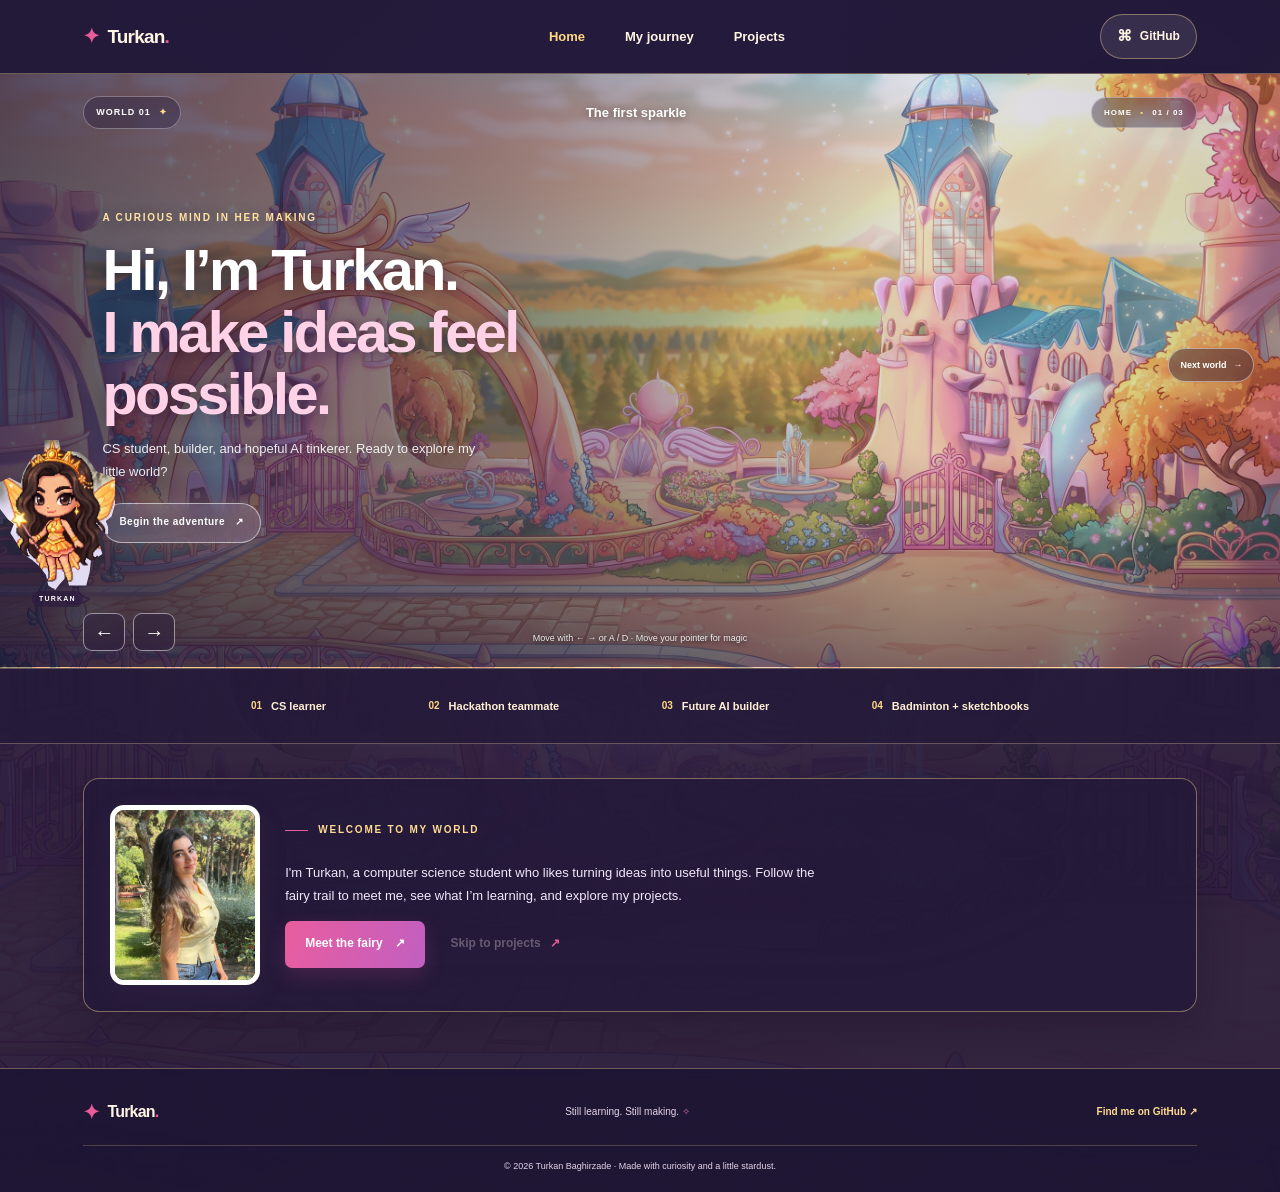
==== index.html @ 83464d4b "add" ====
<!doctype html>
<html lang="en">
  <head>
    <meta charset="utf-8">
    <meta name="viewport" content="width=device-width, initial-scale=1">
    <meta name="theme-color" content="#fff8fc">
    <meta name="description" content="Turkan Baghirzade's portfolio: computer science, creative projects, and a little stardust.">
    <title>Turkan Baghirzade | Starlight Portfolio</title>
    <link rel="icon" href="assets/fairy-avatar.svg" type="image/svg+xml">
    <link rel="stylesheet" href="styles.css?v=7">
    <script src="script.js" defer></script>
    <script src="game.js?v=5" defer></script>
  </head>
  <body data-stage="home" data-next="about.html">
    <a class="skip-link" href="#main">Skip to content</a>
    <header class="site-header">
      <a class="wordmark" href="index.html" aria-label="Turkan Baghirzade, home">
        <span class="wordmark-star" aria-hidden="true">✦</span>
        <span>Turkan<span class="wordmark-dot">.</span></span>
      </a>
      <nav class="site-nav" aria-label="Main navigation">
        <a href="index.html" aria-current="page">Home</a>
        <a href="about.html">My journey</a>
        <a href="projects.html">Projects</a>
      </nav>
      <a class="github-link" href="https://github.com/TurkanBaghirzade/TurkanBaghirzade.github.io" target="_blank" rel="noopener noreferrer">
        <span aria-hidden="true">⌘</span> GitHub
      </a>
    </header>

    <main id="main">
      <section class="game-stage" aria-labelledby="stage-title">
        <div class="game-hud">
          <span class="world-badge">WORLD 01 <span aria-hidden="true">✦</span></span>
          <span class="hud-title">The first sparkle</span>
          <span class="hud-progress">HOME <span aria-hidden="true">•</span> 01 / 03</span>
        </div>
        <div class="stage-copy">
          <p class="stage-kicker">A curious mind in her making</p>
          <h1 id="stage-title">Hi, I’m Turkan.<br><span>I make ideas feel possible.</span></h1>
          <p>CS student, builder, and hopeful AI tinkerer. Ready to explore my little world?</p>
          <a class="stage-link" href="about.html" data-game-link>Begin the adventure <span aria-hidden="true">↗</span></a>
        </div>
        <div class="fairy-player" data-player role="img" aria-label="Turkan’s sparkly fairy character from her concept art">
          <img src="assets/turkan-fairy.png" alt="">
          <span class="player-name">TURKAN</span>
        </div>
        <div class="stage-controls" aria-label="Fairy movement controls">
          <button type="button" class="move-button" data-move="left" aria-label="Move fairy left">←</button>
          <button type="button" class="move-button" data-move="right" aria-label="Move fairy right">→</button>
        </div>
        <p class="controls-hint" id="controls-hint">Move with ← → or A / D · Move your pointer for magic</p>
        <a class="edge-hint" href="about.html" data-game-link>Next world <span aria-hidden="true">→</span></a>
        <p class="stage-live" aria-live="polite"></p>
      </section>

      <section class="intro-strip" aria-label="At a glance">
        <div><span class="strip-number">01</span><span>CS learner</span></div>
        <div><span class="strip-number">02</span><span>Hackathon teammate</span></div>
        <div><span class="strip-number">03</span><span>Future AI builder</span></div>
        <div><span class="strip-number">04</span><span>Badminton + sketchbooks</span></div>
      </section>
      <section class="home-welcome section-wrap" aria-label="Portfolio introduction">
        <div class="home-identity">
          <img src="picture/Turkan.jpeg" alt="Turkan outdoors, wearing a yellow top">
          <div>
            <p class="eyebrow"><span class="eyebrow-line"></span> Welcome to my world</p>
            <p>I'm Turkan, a computer science student who likes turning ideas into useful things. Follow the fairy trail to meet me, see what I’m learning, and explore my projects.</p>
            <div class="hero-actions">
              <a class="button button-primary" href="about.html">Meet the fairy <span aria-hidden="true">↗</span></a>
              <a class="text-link" href="projects.html">Skip to projects <span aria-hidden="true">↗</span></a>
            </div>
          </div>
        </div>
      </section>
    </main>

    <footer class="site-footer">
      <div class="footer-inner">
        <a class="wordmark footer-mark" href="index.html"><span class="wordmark-star" aria-hidden="true">✦</span><span>Turkan<span class="wordmark-dot">.</span></span></a>
        <p>Still learning. Still making. <span aria-hidden="true">✧</span></p>
        <a class="footer-github" href="https://github.com/TurkanBaghirzade/TurkanBaghirzade.github.io" target="_blank" rel="noopener noreferrer">Find me on GitHub ↗</a>
      </div>
      <p class="copyright">© <span id="current-year">2026</span> Turkan Baghirzade · Made with curiosity and a little stardust.</p>
    </footer>
  </body>
</html>
---- styles.css ----
:root {
  color-scheme: light;
  --ink: #292039;
  --muted: #746b81;
  --pink: #e85c9b;
  --pink-dark: #bd4383;
  --lilac: #8970d9;
  --peach: #ffb99f;
  --paper: #fffafd;
  --line: #f0e5f0;
  --display: 'Trebuchet MS', Arial, sans-serif;
  --body: 'Segoe UI', Arial, sans-serif;
}

* { box-sizing: border-box; }
html { scroll-behavior: smooth; scroll-padding-top: 88px; }
body { margin: 0; background: var(--paper); color: var(--ink); font-family: var(--body); font-size: 15px; line-height: 1.65; }
a { color: inherit; }
button { font: inherit; }
.skip-link { position: fixed; z-index: 20; top: 10px; left: 10px; transform: translateY(-150%); padding: 10px 14px; border-radius: 8px; background: var(--ink); color: white; }
.skip-link:focus { transform: translateY(0); }
.site-header { position: sticky; z-index: 10; top: 0; display: flex; height: 74px; align-items: center; justify-content: space-between; padding: 0 max(calc((100vw - 1180px) / 2), 6.5vw); border-bottom: 1px solid rgba(240, 229, 240, .82); background: rgba(255, 250, 253, .91); backdrop-filter: blur(16px); }
.wordmark { display: inline-flex; align-items: center; gap: 8px; color: var(--ink); font-family: var(--display); font-size: 19px; font-weight: 800; letter-spacing: -.8px; text-decoration: none; }
.wordmark-star { color: var(--pink); font-size: 20px; }
.wordmark-dot { color: var(--pink); }
.site-nav { display: flex; gap: 40px; margin-left: 65px; }
.site-nav a { color: #61576d; font-size: 13px; font-weight: 600; text-decoration: none; transition: color .2s ease; }
.site-nav a:hover, .site-nav a:focus-visible { color: var(--pink-dark); }
.site-nav a[aria-current="page"] { color: var(--pink-dark); }
.github-link { display: flex; align-items: center; gap: 8px; padding: 9px 16px; border: 1px solid #e8dce9; border-radius: 30px; background: #fff; color: var(--ink); font-size: 12px; font-weight: 700; text-decoration: none; transition: border-color .2s ease, transform .2s ease; }
.github-link:hover { transform: translateY(-2px); border-color: var(--pink); }
.github-link span { font-size: 15px; }
.section-wrap { width: min(1120px, 87%); margin: 0 auto; }
.hero { position: relative; display: grid; min-height: 644px; grid-template-columns: 1.02fr .98fr; align-items: center; gap: 26px; padding-top: 34px; padding-bottom: 78px; }
.hero-copy { position: relative; z-index: 1; padding-bottom: 18px; }
.eyebrow { display: flex; align-items: center; gap: 10px; margin: 0 0 22px; color: #a64b82; font-size: 10px; font-weight: 700; letter-spacing: 1.8px; text-transform: uppercase; }
.eyebrow-line { display: inline-block; width: 23px; height: 1px; background: var(--pink); }
h1, h2, h3, p { margin-top: 0; }
h1, h2, h3 { font-family: var(--display); }
h1 { margin-bottom: 22px; font-size: clamp(44px, 5.2vw, 68px); font-weight: 800; letter-spacing: -3.8px; line-height: 1.1; }
.page-title { margin-bottom: 16px; }
.gradient-text { background: linear-gradient(95deg, #dc5997 10%, #9a6bd6 92%); background-clip: text; -webkit-text-fill-color: transparent; }
.hero-intro { max-width: 430px; margin-bottom: 28px; color: #716779; font-size: 15px; line-height: 1.9; }
.hero-actions { display: flex; align-items: center; gap: 26px; }
.button { display: inline-flex; min-height: 47px; align-items: center; justify-content: center; gap: 12px; padding: 0 20px; border-radius: 7px; font-size: 12px; font-weight: 700; text-decoration: none; transition: transform .2s ease, box-shadow .2s ease; }
.button-primary { background: linear-gradient(110deg, #e95d9e, #c15fc1); box-shadow: 0 8px 20px rgba(211, 81, 151, .2); color: white; }
.button-primary:hover { transform: translateY(-2px); box-shadow: 0 10px 24px rgba(211, 81, 151, .3); }
.text-link { color: #675a71; font-size: 12px; font-weight: 700; text-decoration: none; }
.text-link span { margin-left: 6px; color: var(--pink); }
.hero-note { display: flex; align-items: center; gap: 9px; margin-top: 36px; color: #887b8d; font-size: 11px; }
.note-icon { color: #d26aad; font-size: 20px; }
.hero-art { position: relative; display: grid; min-height: 480px; place-items: center; overflow: hidden; }
.portrait-frame { position: relative; z-index: 1; width: min(340px, 75%); padding: 11px 11px 0; overflow: hidden; border: 1px solid #f1deed; border-radius: 48% 48% 28px 28px; background: linear-gradient(155deg, #f8e9f8, #fff1e9 74%); box-shadow: 0 25px 65px rgba(160, 104, 151, .13); transform: rotate(2deg); }
.portrait-frame img { display: block; width: 100%; aspect-ratio: 1 / 1.12; object-fit: cover; border-radius: 48% 48% 18px 18px; }
.portrait-caption { position: absolute; right: 0; bottom: 0; left: 0; display: flex; align-items: center; justify-content: center; gap: 8px; padding: 12px 5px 13px; background: rgba(255, 250, 253, .92); color: #716779; font-size: 9px; font-weight: 600; letter-spacing: .2px; }
.status-dot { width: 6px; height: 6px; border-radius: 50%; background: #85bd8b; box-shadow: 0 0 0 3px #e6f4e7; }
.orbit { position: absolute; border: 1px solid rgba(216, 145, 197, .37); border-radius: 50%; }
.orbit-one { width: 430px; height: 285px; transform: rotate(-35deg); }
.orbit-two { width: 390px; height: 320px; border-color: rgba(244, 181, 155, .42); transform: rotate(42deg); }
.sparkle { position: absolute; z-index: 2; color: var(--pink); text-shadow: 0 4px 14px rgba(226, 96, 163, .25); }
.sparkle-one { top: 47px; right: 18%; font-size: 25px; }
.sparkle-two { top: 110px; left: 11%; color: #b393e8; font-size: 32px; }
.sparkle-three { right: 10%; bottom: 98px; color: #f1a278; font-size: 22px; }
.floating-chip { position: absolute; z-index: 3; display: flex; align-items: center; gap: 7px; padding: 10px 13px; border: 1px solid rgba(241, 220, 237, .9); border-radius: 9px; background: rgba(255, 255, 255, .91); box-shadow: 0 9px 30px rgba(96, 68, 96, .08); color: #61576d; font-size: 10px; font-weight: 700; }
.floating-chip span { color: var(--pink); font-size: 16px; }
.chip-code { top: 22%; right: 1%; transform: rotate(4deg); }
.chip-magic { bottom: 17%; left: 1%; transform: rotate(-4deg); }
.scroll-cue { position: absolute; bottom: 20px; left: 0; display: flex; align-items: center; gap: 10px; color: #94899a; font-size: 8px; font-weight: 700; letter-spacing: 1.5px; text-decoration: none; }
.scroll-cue span { width: 23px; height: 1px; background: #d8a2c6; }
.game-stage { position: relative; height: clamp(480px, 58vw, 680px); min-height: 480px; overflow: hidden; isolation: isolate; background-color: #32274e; background-image: linear-gradient(90deg, rgba(27, 21, 54, .74) 0%, rgba(35, 25, 62, .48) 39%, rgba(35, 25, 62, .12) 72%, rgba(35, 25, 62, .2) 100%), linear-gradient(0deg, rgba(30, 21, 51, .5), transparent 36%), var(--stage-image); background-position: center; background-size: cover; background-repeat: no-repeat; color: #fff; animation: stage-arrive .45s ease-out both; }
@keyframes stage-arrive { from { opacity: .35; } to { opacity: 1; } }
.game-hud { position: absolute; z-index: 7; top: 22px; right: 6.5%; left: 6.5%; display: flex; align-items: center; justify-content: space-between; gap: 12px; }
.world-badge, .hud-progress { padding: 8px 12px; border: 1px solid rgba(255,255,255,.32); border-radius: 30px; background: rgba(36, 24, 58, .38); color: #fff; font-size: 9px; font-weight: 800; letter-spacing: 1px; backdrop-filter: blur(7px); }
.world-badge span { margin-left: 5px; color: #ffda83; }
.hud-title { color: #fff; font-family: var(--display); font-size: 13px; font-weight: 700; text-shadow: 0 2px 9px rgba(0,0,0,.4); }
.hud-progress { font-size: 8px; }
.hud-progress span { padding: 0 5px; color: #ffda83; }
.stage-copy { position: absolute; z-index: 5; top: 23%; left: 8%; width: min(440px, 42%); text-shadow: 0 2px 16px rgba(18, 12, 42, .42); }
.stage-kicker { margin-bottom: 12px; color: #ffe2a2; font-size: 10px; font-weight: 800; letter-spacing: 1.8px; text-transform: uppercase; }
.stage-copy h1 { margin-bottom: 13px; color: #fff; font-size: clamp(36px, 4.5vw, 58px); letter-spacing: -2.5px; line-height: 1.08; }
.stage-copy h1 span { color: #ffd2e8; }
.stage-copy > p:not(.stage-kicker) { max-width: 390px; margin-bottom: 20px; color: rgba(255,255,255,.9); font-size: 13px; line-height: 1.7; }
.stage-link, .portal-label { display: inline-flex; min-height: 40px; align-items: center; gap: 10px; padding: 0 16px; border: 1px solid rgba(255,255,255,.54); border-radius: 30px; background: rgba(255,255,255,.17); box-shadow: 0 0 24px rgba(255,218,131,.2); color: #fff; font-size: 10px; font-weight: 800; letter-spacing: .5px; text-decoration: none; backdrop-filter: blur(8px); transition: background .2s ease, box-shadow .2s ease, transform .2s ease; }
.stage-link:hover, .stage-link:focus-visible, .portal-door:hover .portal-label, .portal-door:focus-visible .portal-label { transform: translateY(-2px); background: rgba(255,255,255,.3); box-shadow: 0 0 32px rgba(255,218,131,.5); }
.fairy-player { position: absolute; z-index: 6; bottom: 60px; left: 0; display: grid; width: 98px; justify-items: center; will-change: transform; filter: drop-shadow(0 7px 8px rgba(35, 22, 46, .32)); transition: filter .2s ease; }
.fairy-player img { display: block; width: 115px; height: 150px; object-fit: fill; clip-path: polygon(39% 0, 51% 0, 53% 7%, 69% 8%, 77% 13%, 84% 21%, 100% 25%, 100% 43%, 97% 51%, 92% 54%, 94% 58%, 94% 63%, 86% 60%, 85% 65%, 89% 76%, 79% 81%, 78% 88%, 75% 97%, 60% 97%, 58% 91%, 52% 96%, 48% 100%, 42% 97%, 40% 90%, 34% 84%, 28% 80%, 20% 76%, 14% 68%, 9% 62%, 12% 56%, 7% 53%, 0 46%, 0 28%, 8% 25%, 18% 29%, 20% 22%, 25% 15%, 30% 10%, 38% 9%); animation: fairy-float 1.8s ease-in-out infinite; }
.fairy-player.is-moving img { animation-duration: .65s; }
.fairy-player.faces-left img { animation-name: fairy-float-left; }
.player-name { margin-top: 1px; padding: 2px 7px; border-radius: 20px; background: rgba(45, 28, 63, .67); color: #fff; font-size: 7px; font-weight: 800; letter-spacing: 1.2px; }
@keyframes fairy-float { 0%,100% { transform: translateY(0) rotate(-2deg); } 50% { transform: translateY(-6px) rotate(2deg); } }
@keyframes fairy-float-left { 0%,100% { transform: translateY(0) rotate(-2deg) scaleX(-1); } 50% { transform: translateY(-6px) rotate(2deg) scaleX(-1); } }
.stage-controls { position: absolute; z-index: 8; bottom: 16px; left: 6.5%; display: flex; gap: 8px; }
.move-button { display: grid; width: 42px; height: 38px; place-items: center; border: 1px solid rgba(255,255,255,.5); border-radius: 9px; background: rgba(40, 27, 58, .45); color: #fff; cursor: pointer; font-size: 20px; font-weight: 700; backdrop-filter: blur(8px); touch-action: none; }
.move-button:hover, .move-button:focus-visible, .move-button.is-active { background: rgba(224, 96, 163, .76); }
.controls-hint { position: absolute; z-index: 7; right: 19%; bottom: 21px; left: 19%; margin: 0; color: rgba(255,255,255,.9); font-size: 9px; text-align: center; text-shadow: 0 1px 5px rgba(0,0,0,.7); }
.edge-hint { position: absolute; z-index: 7; right: 2%; bottom: 48%; display: flex; align-items: center; gap: 7px; padding: 9px 11px; border: 1px solid rgba(255,255,255,.45); border-radius: 22px; background: rgba(35, 24, 56, .42); color: #fff; font-size: 9px; font-weight: 700; text-decoration: none; backdrop-filter: blur(8px); }
.edge-hint:hover { background: rgba(214, 88, 158, .78); }
.stage-live { position: absolute; width: 1px; height: 1px; overflow: hidden; clip: rect(0, 0, 0, 0); white-space: nowrap; }
.magic-trail { position: fixed; z-index: 40; pointer-events: none; color: #fff1ad; text-shadow: 0 0 12px #fff, 0 0 22px #ff9fdf; animation: magic-pop .72s ease-out forwards; }
@keyframes magic-pop { from { opacity: .95; transform: translate(-50%,-50%) scale(.6) rotate(0); } to { opacity: 0; transform: translate(-50%,-150%) scale(1.7) rotate(90deg); } }
.portal-door { position: absolute; z-index: 5; top: 51%; left: 51%; display: grid; width: clamp(100px, 15vw, 190px); height: clamp(150px, 26vw, 300px); place-items: end center; border-radius: 50% 50% 8px 8px; color: white; text-decoration: none; transform: translate(-50%, -50%); }
.portal-ring { position: absolute; inset: 0; border: 2px solid rgba(255, 227, 156, .6); border-bottom: 0; border-radius: 50% 50% 0 0; box-shadow: 0 0 28px rgba(254, 209, 255, .46), inset 0 0 26px rgba(255, 244, 202, .32); opacity: .55; transition: opacity .25s ease, box-shadow .25s ease, transform .5s ease; }
.portal-label { position: relative; z-index: 1; margin-bottom: 12px; padding: 0 11px; font-size: 8px; white-space: nowrap; }
.portal-door:hover .portal-ring, .portal-door:focus-visible .portal-ring, .portal-door.is-opening .portal-ring { transform: scale(1.09); border-color: #fff5bf; box-shadow: 0 0 55px 18px rgba(255, 231, 167, .75), inset 0 0 36px rgba(255,255,255,.8); opacity: 1; }
.stage-transition { position: fixed; z-index: 30; inset: 0; background: #211732; opacity: 0; pointer-events: none; transition: opacity .42s ease; }
.stage-transition.is-active { opacity: 1; pointer-events: auto; }
.game-stage.is-leaving { filter: brightness(1.15); }
.identity-images { display: flex; align-items: center; gap: 7px; }
.real-portrait, .fairy-reference { position: relative; width: 82px; height: 108px; overflow: hidden; flex: 0 0 82px; border: 3px solid #fff; border-radius: 11px; background: #f9eaf4; box-shadow: 0 6px 18px rgba(107, 67, 99, .15); }
.real-portrait img { position: absolute; inset: 0; width: 100%; height: 100%; object-fit: cover; object-position: center; }
.fairy-reference { object-fit: cover; object-position: 18% center; }
.about-photo-card { grid-template-columns: 170px 1fr; align-items: center; }
.home-welcome { padding-top: 54px; padding-bottom: 62px; }
.home-identity { display: grid; max-width: 760px; grid-template-columns: 150px 1fr; align-items: center; gap: 25px; }
.home-identity > img { display: block; width: 150px; height: 180px; border: 5px solid white; border-radius: 14px; object-fit: cover; box-shadow: 0 9px 28px rgba(104, 70, 111, .12); }
.home-identity > div > p:not(.eyebrow) { max-width: 540px; color: var(--muted); font-size: 13px; line-height: 1.8; }
.page-section { padding-top: 78px; }
.page-projects { padding-top: 72px; }
.intro-strip { display: flex; min-height: 76px; align-items: center; justify-content: center; gap: clamp(25px, 8vw, 120px); padding: 12px 5%; border-top: 1px solid #f4e9f1; border-bottom: 1px solid #f4e9f1; background: #fff; }
.intro-strip div { display: flex; align-items: center; gap: 9px; color: #62586a; font-size: 11px; font-weight: 600; white-space: nowrap; }
.strip-number { color: #d567a1; font-family: var(--display); font-size: 10px; font-weight: 800; }
.journey { padding-top: 106px; padding-bottom: 108px; }
.section-heading { max-width: 570px; margin-bottom: 40px; }
.section-heading .eyebrow, .projects-heading .eyebrow { margin-bottom: 16px; }
h2 { margin-bottom: 16px; font-size: clamp(34px, 4vw, 48px); font-weight: 800; letter-spacing: -2.2px; line-height: 1.19; }
.section-lead { max-width: 470px; margin-bottom: 0; color: var(--muted); font-size: 13px; line-height: 1.8; }
.journey-layout { display: grid; grid-template-columns: 1fr 340px; align-items: start; gap: 68px; }
.journey-story { display: grid; gap: 15px; }
.story-card { display: grid; grid-template-columns: 42px 1fr; gap: 16px; padding: 24px 23px; border: 1px solid #f0e5ef; border-radius: 11px; background: #fff; box-shadow: 0 7px 24px rgba(78, 51, 76, .025); }
.story-icon { display: grid; width: 40px; height: 40px; place-items: center; border-radius: 12px; background: #ffeff7; color: #d95799; font-size: 20px; }
.story-icon-peach { background: #fff0e9; color: #d77b62; }
.story-icon-lilac { background: #f1edff; color: #8d75d7; }
.card-kicker { margin-bottom: 5px; color: #a04f81; font-size: 9px; font-weight: 700; letter-spacing: 1px; text-transform: uppercase; }
.story-card h2, .story-card h3 { margin-bottom: 7px; font-size: 16px; letter-spacing: -.45px; }
.story-card p:last-child { margin-bottom: 0; color: #746b7d; font-size: 11px; line-height: 1.8; }
.quest-panel { padding: 25px 23px 20px; border: 1px solid #ead9f0; border-radius: 14px; background: linear-gradient(145deg, #fff 0%, #fff8fc 58%, #fbf5ff 100%); box-shadow: 0 14px 36px rgba(104, 70, 111, .08); }
.quest-topline { display: flex; align-items: center; gap: 8px; color: #ad679c; font-size: 9px; font-weight: 800; letter-spacing: 1.3px; }
.quest-emblem { color: #dc66a2; font-size: 18px; }
.quest-panel h2, .quest-panel h3 { margin: 12px 0 5px; font-size: 20px; letter-spacing: -.7px; }
.quest-instructions { margin-bottom: 20px; color: #83788c; font-size: 10px; line-height: 1.7; }
.level-row { display: flex; justify-content: space-between; margin-bottom: 8px; color: #8c8091; font-size: 9px; font-weight: 700; letter-spacing: .5px; }
.level-row strong { color: #62536e; font-size: 11px; }
.xp-track { height: 7px; overflow: hidden; border-radius: 9px; background: #f0e6f0; }
.xp-track span { display: block; width: 0; height: 100%; border-radius: inherit; background: linear-gradient(90deg, #ea6aa5, #a27bdf); transition: width .45s ease; }
.quest-list { display: grid; gap: 8px; margin-top: 18px; }
.quest-item { display: grid; width: 100%; grid-template-columns: 25px 1fr auto; align-items: center; gap: 9px; padding: 10px 9px; border: 1px solid #f1e7f1; border-radius: 8px; background: #fff; color: var(--ink); cursor: pointer; text-align: left; transition: border-color .2s ease, transform .2s ease, background .2s ease; }
.quest-item { text-decoration: none; }
.quest-item:hover { transform: translateY(-1px); border-color: #e5bfda; }
.quest-check { display: grid; width: 21px; height: 21px; place-items: center; border: 1px solid #e9d8e6; border-radius: 50%; color: transparent; font-size: 12px; }
.quest-item > span:nth-child(2) { display: grid; gap: 1px; }
.quest-item strong { font-size: 10px; }
.quest-item small { color: #8b8090; font-size: 9px; }
.quest-xp { color: #a25ca0; font-size: 9px; font-weight: 800; }
.quest-item[aria-pressed="true"] { border-color: #e8cce1; background: #fff7fc; }
.quest-item[aria-pressed="true"] .quest-check { border-color: #d966a3; background: #d966a3; color: #fff; }
.quest-item[aria-pressed="true"] .quest-xp { color: #9c8b9b; }
.quest-footnote { margin: 15px 0 0; color: #977593; font-size: 9px; font-style: italic; text-align: center; }
.quest-github-link { display: block; margin-top: 10px; color: #a35383; font-size: 10px; font-weight: 700; text-align: center; text-decoration: none; }
.quest-github-link:hover { color: var(--pink-dark); text-decoration: underline; }
.projects-section { padding: 94px 0 92px; background: linear-gradient(180deg, #fff5fa 0%, #fffafd 50%, #fff8f4 100%); }
.projects-heading { display: flex; align-items: end; justify-content: space-between; gap: 50px; margin-bottom: 40px; }
.projects-heading .section-lead { max-width: 350px; padding-bottom: 7px; }
.project-grid { display: grid; grid-template-columns: repeat(3, 1fr); gap: 18px; align-items: stretch; }
.project-card { overflow: hidden; border: 1px solid #f0e5ed; border-radius: 11px; background: white; box-shadow: 0 7px 22px rgba(83, 55, 74, .035); transition: transform .25s ease, box-shadow .25s ease; }
.project-card:hover { transform: translateY(-4px); box-shadow: 0 13px 28px rgba(83, 55, 74, .1); }
.project-visual { position: relative; display: flex; height: 155px; align-items: center; justify-content: center; overflow: hidden; }
.visual-bottom { position: absolute; z-index: 2; bottom: 14px; left: 18px; color: rgba(66, 44, 71, .66); font-family: var(--display); font-size: 9px; font-weight: 800; letter-spacing: 2px; }
.visual-emoji { position: absolute; top: 19px; right: 22px; color: #e7599a; font-size: 20px; }
.visual-gogarabakh { background: linear-gradient(135deg, #e8f4eb, #d6ecdf 54%, #f6e5d5); }
.visual-orbit { position: absolute; border: 1px solid rgba(84, 139, 113, .32); border-radius: 50%; }
.orbit-a { width: 190px; height: 95px; transform: rotate(-26deg); }
.orbit-b { width: 150px; height: 116px; border-color: rgba(209, 146, 104, .5); transform: rotate(34deg); }
.visual-star { position: relative; z-index: 1; color: #76a883; font-size: 48px; }
.visual-label { position: absolute; bottom: 53px; color: #56866a; font-size: 8px; font-weight: 800; letter-spacing: 2px; }
.visual-career { background: linear-gradient(140deg, #f5eafa, #e5e0fa 65%, #fae7ef); }
.career-orb { position: absolute; width: 106px; height: 106px; border: 1px solid #a68aca; border-radius: 50%; box-shadow: 0 0 0 12px rgba(165, 135, 206, .1), 0 0 0 25px rgba(165, 135, 206, .07); }
.career-lines { width: 66px; height: 2px; background: #9b79c9; box-shadow: 0 9px #ad94d1, 0 -9px #ad94d1; }
.visual-encore { background: linear-gradient(145deg, #ffe9e8, #ffd8dc 55%, #f0dcf4); }
.encore-disc { width: 99px; height: 99px; border: 1px solid rgba(188, 94, 135, .7); border-radius: 50%; background: repeating-radial-gradient(circle, rgba(210, 115, 149, .14) 0 2px, transparent 3px 9px); box-shadow: 0 10px 24px rgba(142, 79, 110, .1); }
.encore-spark { position: absolute; color: #b95d8b; font-size: 27px; }
.visual-business { background: linear-gradient(140deg, #fff0d9, #ffe4c5 55%, #fff2df); }
.business-sun { position: absolute; top: 24px; width: 55px; height: 55px; border-radius: 50%; background: #f5bf75; box-shadow: 0 0 0 13px rgba(245, 191, 117, .2); }
.business-bars { position: absolute; bottom: 42px; display: flex; height: 38px; align-items: end; gap: 6px; }
.business-bars i { width: 14px; border-radius: 3px 3px 0 0; background: #d99970; }
.business-bars i:nth-child(1) { height: 18px; }.business-bars i:nth-child(2) { height: 29px; }.business-bars i:nth-child(3) { height: 38px; }
.visual-logic { background: linear-gradient(140deg, #e4f2f4, #dce8f4 55%, #eee4f4); }
.logic-gate { position: relative; z-index: 1; display: grid; width: 76px; height: 58px; place-items: center; border: 2px solid #758cae; border-radius: 8px 32px 32px 8px; color: #647d9f; font-family: var(--display); font-size: 12px; font-weight: 800; }
.logic-wire { position: absolute; left: 20%; width: 24%; height: 1px; background: #778eae; }
.wire-one { top: 59px; }.wire-two { top: 96px; }
.logic-output { position: absolute; right: 20%; width: 24%; height: 1px; background: #778eae; }
.visual-robot { background: linear-gradient(140deg, #e5f0fa, #d7e8f6 55%, #ece9fa); }
.robot-head { position: absolute; top: 33px; display: flex; width: 66px; height: 43px; align-items: center; justify-content: center; gap: 13px; border: 2px solid #7d8eb4; border-radius: 14px; background: #eff5fc; }
.robot-head i { width: 7px; height: 7px; border-radius: 50%; background: #9b76bd; }
.robot-body { position: absolute; top: 81px; width: 49px; height: 42px; border: 2px solid #7d8eb4; border-radius: 8px 8px 14px 14px; background: #eff5fc; }
.visual-hour { background: linear-gradient(140deg, #fae9f4, #f2e2f8 55%, #ffe9dd); }
.hour-clock { display: flex; width: 78px; height: 78px; align-items: center; justify-content: center; flex-direction: column; border: 2px solid #bf82b0; border-radius: 50%; color: #a7609a; font-family: var(--display); font-size: 21px; font-weight: 800; line-height: 1.1; }
.hour-clock span { font-family: var(--body); font-size: 9px; font-weight: 600; }
.hour-spark { position: absolute; right: 32%; top: 34px; color: #e56ca5; font-size: 20px; }
.project-content { padding: 17px 18px 18px; }
.project-meta { display: flex; justify-content: space-between; gap: 8px; margin-bottom: 11px; color: #a16f95; font-size: 8px; font-weight: 800; letter-spacing: 1px; }
.project-content h2, .project-content h3 { margin-bottom: 8px; font-size: 17px; letter-spacing: -.55px; line-height: 1.35; }
.project-content > p { min-height: 59px; margin-bottom: 17px; color: #776d7f; font-size: 10px; line-height: 1.75; }
.project-footer { display: flex; align-items: center; justify-content: space-between; gap: 8px; padding-top: 12px; border-top: 1px solid #f3ebf2; }
.role-badge { display: inline-block; max-width: calc(100% - 25px); padding: 5px 8px; border-radius: 5px; background: #fff3f8; color: #a35383; font-size: 8px; font-weight: 700; }
.project-mark { color: #c274a4; font-size: 16px; }
.upcoming-badge { background: #f3f0fb; color: #8874b8; }
.project-upcoming { border-style: dashed; }
.projects-note { margin: 27px 0 0; color: #958a99; font-size: 10px; text-align: center; }
.projects-note span { color: #d56aa5; }
.site-footer { padding: 27px 6.5% 18px; border-top: 1px solid #f0e5ef; background: #fff; }
.footer-inner { display: flex; max-width: 1180px; align-items: center; justify-content: space-between; margin: 0 auto; }
.footer-mark { font-size: 16px; }
.footer-inner p { margin: 0; color: #827789; font-size: 10px; }
.footer-inner p span { color: #da66a1; }
.footer-github { color: #8e5580; font-size: 10px; font-weight: 700; text-decoration: none; }
.copyright { max-width: 1180px; margin: 16px auto 0; padding-top: 13px; border-top: 1px solid #f4edf3; color: #a096a4; font-size: 9px; text-align: center; }

body[data-stage] { min-height: 100vh; background-color: #211732; background-image: radial-gradient(ellipse at 48% 0%, rgba(146, 97, 155, .25), transparent 56%), linear-gradient(rgba(28, 20, 52, .88), rgba(38, 24, 58, .94)), url("picture/background.jpeg"); background-position: center top; background-size: cover; background-repeat: no-repeat; }
body[data-stage] .site-header { border-bottom-color: rgba(255, 222, 151, .35); background: rgba(34, 24, 57, .92); }
body[data-stage] .wordmark, body[data-stage] .site-nav a, body[data-stage] .github-link { color: #fff5e3; }
body[data-stage] .site-nav a[aria-current="page"] { color: #ffd883; }
body[data-stage] .github-link { border-color: rgba(255, 222, 151, .4); background: rgba(255, 255, 255, .09); }
body[data-stage] .game-stage { height: min(66vh, 640px); min-height: 480px; border-bottom: 1px solid rgba(255, 224, 161, .35); }
body[data-stage="home"] .game-stage { --stage-image: url("picture/background.jpeg"); }
body[data-stage="about"] .game-stage { --stage-image: url("picture/home.jpeg"); }
body[data-stage="projects"] .game-stage { --stage-image: url("picture/projects.jpeg"); }
body[data-stage] .intro-strip { border-color: rgba(255, 222, 151, .3); background: rgba(35, 25, 57, .78); }
body[data-stage] .intro-strip div { color: #fff0d3; }
body[data-stage] .strip-number { color: #ffd782; }
body[data-stage] .home-welcome { width: min(1120px, 87%); margin: 34px auto 56px; padding: 26px; border: 1px solid rgba(255, 222, 151, .42); border-radius: 16px; background: rgba(35, 25, 57, .83); box-shadow: 0 16px 45px rgba(13, 9, 29, .28); }
body[data-stage] .home-identity > div > p:not(.eyebrow) { color: #f2e7fb; }
body[data-stage] .home-welcome .eyebrow, body[data-stage] .section-heading .eyebrow, body[data-stage] .projects-heading .eyebrow { color: #ffdb91; }
body[data-stage] .journey { color: #fff5e7; }
body[data-stage] .journey .section-lead, body[data-stage] .projects-heading .section-lead { color: #eee3f5; }
body[data-stage] .story-card, body[data-stage] .quest-panel { border-color: rgba(255, 222, 151, .38); background: linear-gradient(145deg, rgba(47, 33, 72, .96), rgba(36, 27, 62, .96)); color: #fff5e7; box-shadow: 0 12px 30px rgba(12, 8, 28, .22); }
body[data-stage] .story-card p:last-child, body[data-stage] .quest-instructions { color: #e6d9ee; }
body[data-stage] .story-card h2, body[data-stage] .quest-panel h2 { color: #fff5e7; }
body[data-stage] .card-kicker, body[data-stage] .quest-topline { color: #ffdb91; }
body[data-stage] .quest-panel .level-row { color: #e4d4ea; }
body[data-stage] .quest-panel .level-row strong { color: #ffe8b5; }
body[data-stage] .quest-item { border-color: rgba(255, 222, 151, .25); background: rgba(255, 255, 255, .08); color: #fff5e7; }
body[data-stage] .quest-item small, body[data-stage] .quest-footnote { color: #e6d9ee; }
body[data-stage] .quest-item[aria-pressed="true"] { background: rgba(219, 94, 157, .2); }
body[data-stage] .projects-section { background: transparent; color: #fff5e7; }
body[data-stage] .project-card { border-color: rgba(255, 222, 151, .36); background: linear-gradient(155deg, rgba(49, 34, 76, .97), rgba(35, 27, 61, .97)); color: #fff5e7; box-shadow: 0 12px 32px rgba(12, 8, 28, .24); }
body[data-stage] .project-content h2, body[data-stage] .project-content h3 { color: #fff6e8; }
body[data-stage] .project-content > p { color: #e8dced; }
body[data-stage] .project-footer { border-top-color: rgba(255, 222, 151, .2); }
body[data-stage] .project-meta { color: #ffdb91; }
body[data-stage] .projects-note { color: #f0dfef; }
body[data-stage] .site-footer { border-top-color: rgba(255, 222, 151, .35); background: rgba(30, 21, 51, .92); color: #fff1d8; }
body[data-stage] .footer-inner p, body[data-stage] .copyright { color: #e4d5e9; }
body[data-stage] .copyright { border-top-color: rgba(255, 222, 151, .22); }
body[data-stage] .footer-github { color: #ffdb91; }

@media (max-width: 850px) {
  .site-header { padding-right: 5%; padding-left: 5%; }
  .hero { min-height: 590px; grid-template-columns: 1fr .9fr; }
  .hero-art { min-height: 390px; }
  .portrait-frame { width: min(300px, 80%); }
  .orbit-one { width: 330px; height: 230px; }
  .orbit-two { width: 310px; height: 245px; }
  .chip-code { right: -3%; }
  .chip-magic { left: -5%; }
  .journey-layout { grid-template-columns: 1fr 300px; gap: 25px; }
  .project-grid { grid-template-columns: repeat(2, 1fr); }
  .stage-copy { left: 6%; width: 46%; }
  .stage-copy h1 { font-size: clamp(36px, 5vw, 48px); }
  .portal-door { left: 53%; }
}
@media (max-width: 620px) {
  html { scroll-padding-top: 72px; }
  .site-header { height: 64px; }
  .wordmark { font-size: 17px; }
  .site-nav { gap: 14px; margin-left: 0; }
  .site-nav a { font-size: 10px; }
  .github-link { padding: 8px 10px; font-size: 0; }
  .github-link span { font-size: 15px; }
  .hero { min-height: auto; grid-template-columns: 1fr; gap: 0; padding-top: 74px; padding-bottom: 72px; }
  .hero-copy { padding-bottom: 0; }
  h1 { font-size: clamp(44px, 12vw, 61px); letter-spacing: -2.8px; }
  .hero-intro { max-width: 490px; font-size: 14px; }
  .hero-art { min-height: 410px; margin-top: 13px; }
  .portrait-frame { width: min(300px, 73%); }
  .orbit-one { width: min(400px, 100%); height: 252px; }
  .orbit-two { width: min(365px, 95%); height: 280px; }
  .chip-code { top: 17%; right: 0; }
  .chip-magic { bottom: 12%; left: 0; }
  .scroll-cue { bottom: 21px; }
  .intro-strip { justify-content: flex-start; gap: 18px 24px; flex-wrap: wrap; padding: 17px 7%; }
  .intro-strip div { font-size: 10px; }
  .home-identity { grid-template-columns: 100px 1fr; align-items: start; gap: 14px; }
  .home-identity > img { width: 100px; height: 128px; }
  .journey { padding-top: 75px; padding-bottom: 76px; }
  .journey-layout { grid-template-columns: 1fr; gap: 24px; }
  .story-card { padding: 20px 17px; }
  .quest-panel { max-width: 440px; }
  .projects-section { padding: 72px 0; }
  .projects-heading { display: block; margin-bottom: 30px; }
  .projects-heading .section-lead { margin-top: 14px; }
  .project-grid { gap: 13px; }
  .project-visual { height: 135px; }
  .project-content { padding: 14px 13px; }
  .project-content h2, .project-content h3 { font-size: 15px; }
  .project-content > p { min-height: 78px; font-size: 9px; }
  .role-badge { font-size: 7px; }
  .footer-inner { gap: 12px; flex-wrap: wrap; }
  .footer-inner p { order: 3; width: 100%; }
  .game-stage { height: min(76vh, 640px); min-height: 520px; }
  body[data-stage] .game-stage { background-image: linear-gradient(180deg, rgba(27, 21, 54, .44), rgba(27, 21, 54, .12) 45%, rgba(30, 21, 51, .56)), var(--stage-image); }
  .game-hud { top: 14px; right: 4%; left: 4%; gap: 5px; }
  .world-badge, .hud-progress { padding: 7px 8px; font-size: 7px; letter-spacing: .5px; }
  .hud-title { max-width: 95px; font-size: 10px; text-align: center; }
  .stage-copy { top: 15%; left: 7%; width: 86%; }
  .stage-copy h1 { font-size: clamp(34px, 9.5vw, 48px); letter-spacing: -1.8px; }
  .stage-copy > p:not(.stage-kicker) { max-width: 340px; font-size: 11px; }
  .stage-kicker { font-size: 8px; }
  .stage-link { min-height: 36px; font-size: 9px; }
  .fairy-player { bottom: 63px; width: 83px; }
  .fairy-player img { width: 78px; height: 102px; }
  .stage-controls { bottom: 12px; left: 4%; gap: 6px; }
  .move-button { width: 38px; height: 36px; }
  .controls-hint { right: 19%; bottom: 18px; left: 29%; font-size: 8px; }
  .edge-hint { right: 2%; bottom: 29%; font-size: 8px; }
  .portal-door { top: 54%; left: 50%; width: 30vw; height: 45vw; max-height: 230px; }
  .portal-label { min-height: 32px; padding: 0 8px; font-size: 7px; }
  .about-photo-card { grid-template-columns: 134px 1fr; align-items: start; }
  .identity-images { gap: 5px; }
  .real-portrait, .fairy-reference { width: 64px; height: 92px; flex-basis: 64px; }
  .page-section { padding-top: 62px; }
  .page-projects { padding-top: 54px; }
  body[data-stage] .game-stage { height: min(70vh, 590px); min-height: 490px; }
  body[data-stage] .journey { padding-top: 56px; padding-bottom: 58px; }
  body[data-stage] .home-welcome { margin-top: 22px; margin-bottom: 38px; padding: 18px; }
}
@media (max-width: 390px) {
  .site-nav { gap: 9px; }
  .site-nav a { font-size: 9px; }
  .project-grid { grid-template-columns: 1fr; }
  .project-visual { height: 155px; }
  .project-content > p { min-height: auto; }
}
@media (prefers-reduced-motion: reduce) {
  *, *::before, *::after { scroll-behavior: auto !important; transition-duration: .01ms !important; animation-duration: .01ms !important; animation-iteration-count: 1 !important; }
}
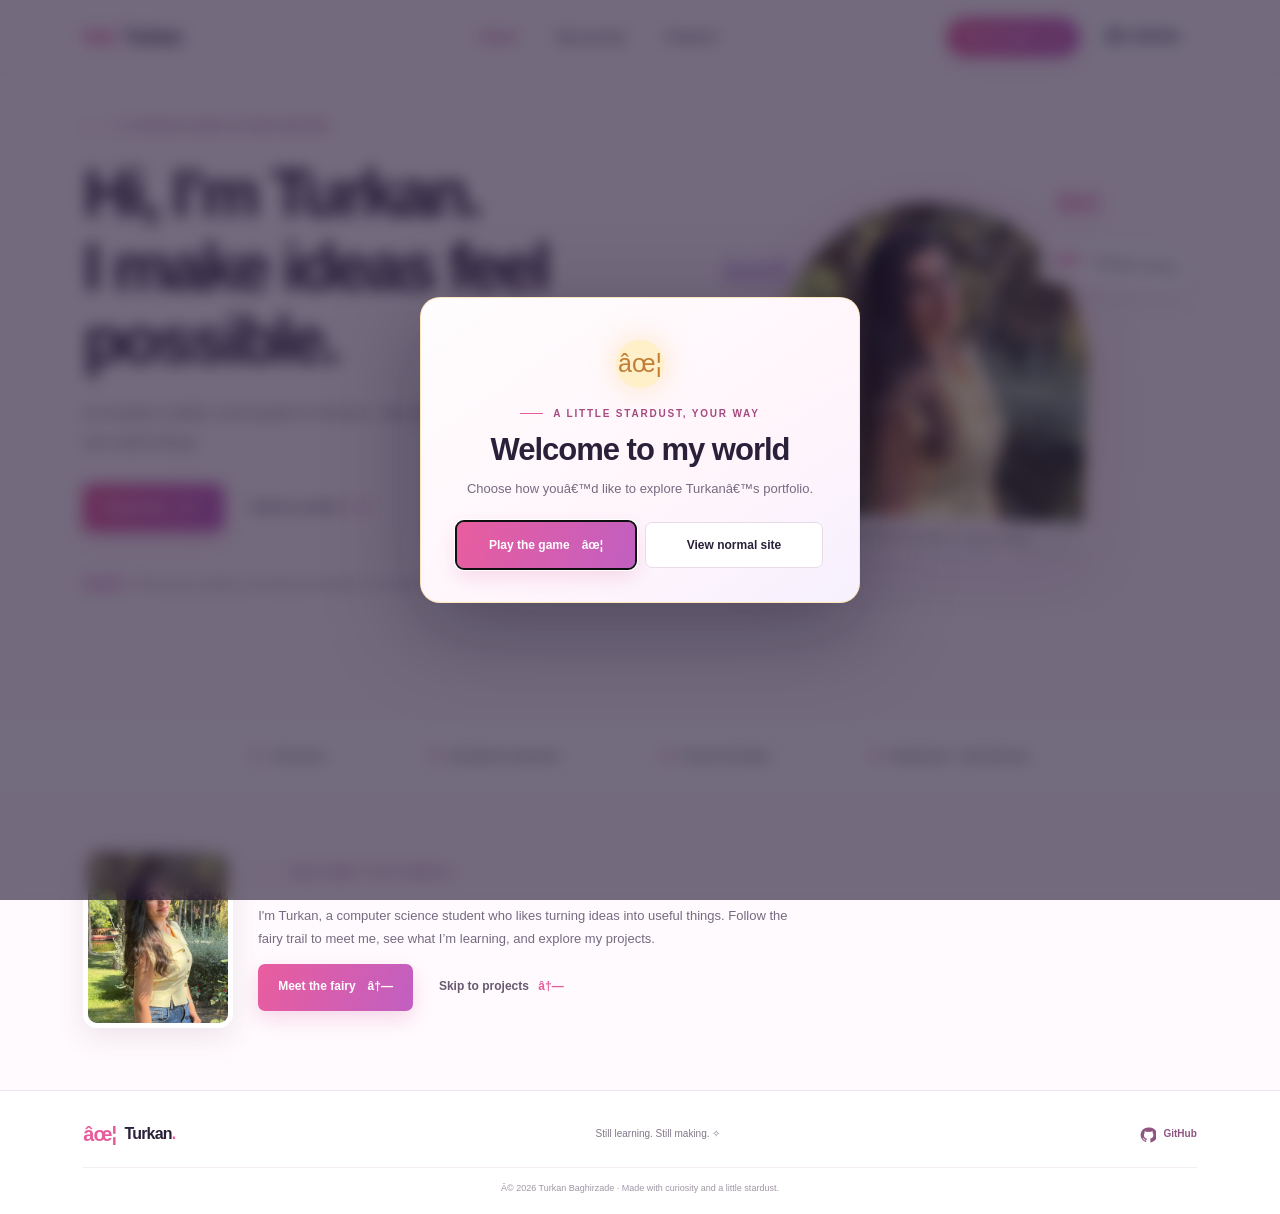
==== commit def59469: "add" ====
--- a/index.html
+++ b/index.html
@@ -1,87 +1,79 @@
-<!doctype html>
+﻿<!doctype html>
 <html lang="en">
   <head>
     <meta charset="utf-8">
     <meta name="viewport" content="width=device-width, initial-scale=1">
     <meta name="theme-color" content="#fff8fc">
     <meta name="description" content="Turkan Baghirzade's portfolio: computer science, creative projects, and a little stardust.">
-    <title>Turkan Baghirzade | Starlight Portfolio</title>
+    <title>Turkan Baghirzade | Portfolio</title>
     <link rel="icon" href="assets/fairy-avatar.svg" type="image/svg+xml">
-    <link rel="stylesheet" href="styles.css?v=7">
+    <link rel="stylesheet" href="styles.css?v=10">
+    <script src="js/data.js?v=4" defer></script>
     <script src="script.js" defer></script>
-    <script src="game.js?v=5" defer></script>
   </head>
-  <body data-stage="home" data-next="about.html">
+  <body class="normal-home">
     <a class="skip-link" href="#main">Skip to content</a>
     <header class="site-header">
-      <a class="wordmark" href="index.html" aria-label="Turkan Baghirzade, home">
-        <span class="wordmark-star" aria-hidden="true">✦</span>
-        <span>Turkan<span class="wordmark-dot">.</span></span>
-      </a>
+      <a class="wordmark" href="index.html" aria-label="Turkan Baghirzade, home"><span class="wordmark-star" aria-hidden="true">âœ¦</span><span>Turkan<span class="wordmark-dot">.</span></span></a>
       <nav class="site-nav" aria-label="Main navigation">
         <a href="index.html" aria-current="page">Home</a>
         <a href="about.html">My journey</a>
         <a href="projects.html">Projects</a>
       </nav>
-      <a class="github-link" href="https://github.com/TurkanBaghirzade/TurkanBaghirzade.github.io" target="_blank" rel="noopener noreferrer">
-        <span aria-hidden="true">⌘</span> GitHub
-      </a>
+      <div class="header-actions">
+        <a class="play-game-button" href="game.html">Play the game <span aria-hidden="true">âœ¦</span></a>
+        <a class="github-link" href="#" data-href="footer.githubUrl" target="_blank" rel="noopener noreferrer" aria-label="Turkan on GitHub"><svg viewBox="0 0 24 24" aria-hidden="true"><path fill="currentColor" d="M12 .9a11.1 11.1 0 0 0-3.51 21.63c.56.1.76-.24.76-.54v-2.08c-3.1.67-3.75-1.32-3.75-1.32-.5-1.28-1.23-1.62-1.23-1.62-1.01-.69.08-.68.08-.68 1.12.08 1.71 1.15 1.71 1.15 1 .1.77 2.42 4.19 1.73.1-.72.39-1.21.7-1.49-2.48-.28-5.09-1.24-5.09-5.52 0-1.22.44-2.21 1.15-2.99-.12-.28-.5-1.42.11-2.95 0 0 .94-.3 3.05 1.14a10.6 10.6 0 0 1 5.55 0c2.11-1.44 3.05-1.14 3.05-1.14.61 1.53.23 2.67.11 2.95.72.78 1.15 1.77 1.15 2.99 0 4.29-2.61 5.24-5.1 5.51.4.35.75 1.03.75 2.08v3.08c0 .3.2.65.77.54A11.1 11.1 0 0 0 12 .9Z"/></svg><span>GitHub</span></a>
+      </div>
     </header>
-
     <main id="main">
-      <section class="game-stage" aria-labelledby="stage-title">
-        <div class="game-hud">
-          <span class="world-badge">WORLD 01 <span aria-hidden="true">✦</span></span>
-          <span class="hud-title">The first sparkle</span>
-          <span class="hud-progress">HOME <span aria-hidden="true">•</span> 01 / 03</span>
+      <section class="hero section-wrap" aria-labelledby="home-title">
+        <div class="hero-copy">
+          <p class="eyebrow"><span class="eyebrow-line"></span><span data-copy="home.kicker"></span></p>
+          <h1 id="home-title" data-copy="home.title"></h1>
+          <p class="hero-intro" data-copy="home.intro"></p>
+          <div class="hero-actions">
+            <a class="button button-primary" href="about.html">My journey <span aria-hidden="true">â†—</span></a>
+            <a class="text-link" href="projects.html">Explore projects <span aria-hidden="true">â†—</span></a>
+          </div>
+          <p class="hero-note"><span class="note-icon" aria-hidden="true">âœ§</span><span data-copy="home.note"></span></p>
         </div>
-        <div class="stage-copy">
-          <p class="stage-kicker">A curious mind in her making</p>
-          <h1 id="stage-title">Hi, I’m Turkan.<br><span>I make ideas feel possible.</span></h1>
-          <p>CS student, builder, and hopeful AI tinkerer. Ready to explore my little world?</p>
-          <a class="stage-link" href="about.html" data-game-link>Begin the adventure <span aria-hidden="true">↗</span></a>
+        <div class="hero-art">
+          <span class="orbit orbit-one" aria-hidden="true"></span><span class="orbit orbit-two" aria-hidden="true"></span>
+          <span class="sparkle sparkle-one" aria-hidden="true">âœ¦</span><span class="sparkle sparkle-two" aria-hidden="true">âœ§</span>
+          <figure class="portrait-frame"><img src="picture/Turkan.jpeg" alt="Turkan outdoors, wearing a yellow top"><figcaption class="portrait-caption"><span class="status-dot" aria-hidden="true"></span> <span data-copy="home.caption"></span></figcaption></figure>
+          <div class="floating-chip chip-code"><span aria-hidden="true">âŒ˜</span> Computer science</div>
+          <div class="floating-chip chip-magic"><span aria-hidden="true">âœ¦</span> Ideas into useful things</div>
         </div>
-        <div class="fairy-player" data-player role="img" aria-label="Turkan’s sparkly fairy character from her concept art">
-          <img src="assets/turkan-fairy.png" alt="">
-          <span class="player-name">TURKAN</span>
-        </div>
-        <div class="stage-controls" aria-label="Fairy movement controls">
-          <button type="button" class="move-button" data-move="left" aria-label="Move fairy left">←</button>
-          <button type="button" class="move-button" data-move="right" aria-label="Move fairy right">→</button>
-        </div>
-        <p class="controls-hint" id="controls-hint">Move with ← → or A / D · Move your pointer for magic</p>
-        <a class="edge-hint" href="about.html" data-game-link>Next world <span aria-hidden="true">→</span></a>
-        <p class="stage-live" aria-live="polite"></p>
       </section>
-
       <section class="intro-strip" aria-label="At a glance">
-        <div><span class="strip-number">01</span><span>CS learner</span></div>
-        <div><span class="strip-number">02</span><span>Hackathon teammate</span></div>
-        <div><span class="strip-number">03</span><span>Future AI builder</span></div>
-        <div><span class="strip-number">04</span><span>Badminton + sketchbooks</span></div>
+        <div><span class="strip-number">01</span><span data-copy="home.glance.0"></span></div>
+        <div><span class="strip-number">02</span><span data-copy="home.glance.1"></span></div>
+        <div><span class="strip-number">03</span><span data-copy="home.glance.2"></span></div>
+        <div><span class="strip-number">04</span><span data-copy="home.glance.3"></span></div>
       </section>
       <section class="home-welcome section-wrap" aria-label="Portfolio introduction">
         <div class="home-identity">
           <img src="picture/Turkan.jpeg" alt="Turkan outdoors, wearing a yellow top">
           <div>
-            <p class="eyebrow"><span class="eyebrow-line"></span> Welcome to my world</p>
-            <p>I'm Turkan, a computer science student who likes turning ideas into useful things. Follow the fairy trail to meet me, see what I’m learning, and explore my projects.</p>
-            <div class="hero-actions">
-              <a class="button button-primary" href="about.html">Meet the fairy <span aria-hidden="true">↗</span></a>
-              <a class="text-link" href="projects.html">Skip to projects <span aria-hidden="true">↗</span></a>
-            </div>
+            <p class="eyebrow"><span class="eyebrow-line"></span><span data-copy="home.welcomeKicker"></span></p>
+            <p data-copy="home.welcome"></p>
+            <div class="hero-actions"><a class="button button-primary" href="game.html">Meet the fairy <span aria-hidden="true">â†—</span></a><a class="text-link" href="projects.html">Skip to projects <span aria-hidden="true">â†—</span></a></div>
           </div>
         </div>
       </section>
     </main>
-
     <footer class="site-footer">
-      <div class="footer-inner">
-        <a class="wordmark footer-mark" href="index.html"><span class="wordmark-star" aria-hidden="true">✦</span><span>Turkan<span class="wordmark-dot">.</span></span></a>
-        <p>Still learning. Still making. <span aria-hidden="true">✧</span></p>
-        <a class="footer-github" href="https://github.com/TurkanBaghirzade/TurkanBaghirzade.github.io" target="_blank" rel="noopener noreferrer">Find me on GitHub ↗</a>
-      </div>
-      <p class="copyright">© <span id="current-year">2026</span> Turkan Baghirzade · Made with curiosity and a little stardust.</p>
+      <div class="footer-inner"><a class="wordmark footer-mark" href="index.html"><span class="wordmark-star" aria-hidden="true">âœ¦</span><span>Turkan<span class="wordmark-dot">.</span></span></a><p data-copy="footer.tagline"></p><a class="footer-github" href="#" data-href="footer.githubUrl" target="_blank" rel="noopener noreferrer"><svg viewBox="0 0 24 24" aria-hidden="true"><path fill="currentColor" d="M12 .9a11.1 11.1 0 0 0-3.51 21.63c.56.1.76-.24.76-.54v-2.08c-3.1.67-3.75-1.32-3.75-1.32-.5-1.28-1.23-1.62-1.23-1.62-1.01-.69.08-.68.08-.68 1.12.08 1.71 1.15 1.71 1.15 1 .1.77 2.42 4.19 1.73.1-.72.39-1.21.7-1.49-2.48-.28-5.09-1.24-5.09-5.52 0-1.22.44-2.21 1.15-2.99-.12-.28-.5-1.42.11-2.95 0 0 .94-.3 3.05 1.14a10.6 10.6 0 0 1 5.55 0c2.11-1.44 3.05-1.14 3.05-1.14.61 1.53.23 2.67.11 2.95.72.78 1.15 1.77 1.15 2.99 0 4.29-2.61 5.24-5.1 5.51.4.35.75 1.03.75 2.08v3.08c0 .3.2.65.77.54A11.1 11.1 0 0 0 12 .9Z"/></svg><span>GitHub</span></a></div>
+      <p class="copyright">Â© <span id="current-year">2026</span> <span data-copy="footer.copyright"></span></p>
     </footer>
+    <div class="welcome-overlay" data-welcome-overlay hidden>
+      <section class="welcome-card" role="dialog" aria-modal="true" aria-labelledby="welcome-title" aria-describedby="welcome-description">
+        <span class="welcome-spark" aria-hidden="true">âœ¦</span>
+        <p class="eyebrow"><span class="eyebrow-line"></span> A little stardust, your way</p>
+        <h2 id="welcome-title">Welcome to my world</h2>
+        <p id="welcome-description">Choose how youâ€™d like to explore Turkanâ€™s portfolio.</p>
+        <div class="welcome-actions"><a class="button button-primary" data-choice="game" href="game.html">Play the game <span aria-hidden="true">âœ¦</span></a><button class="button welcome-classic" type="button" data-choice="classic">View normal site</button></div>
+      </section>
+    </div>
   </body>
 </html>
--- a/styles.css
+++ b/styles.css
@@ -253,6 +253,156 @@
 body[data-stage] .copyright { border-top-color: rgba(255, 222, 151, .22); }
 body[data-stage] .footer-github { color: #ffdb91; }
 
+/* The game view occupies one viewport; ?classic=1 restores the full portfolio. */
+body[data-stage]:not(.classic-view) { width: 100%; height: 100vh; height: 100dvh; min-height: 0; overflow: hidden; }
+body[data-stage]:not(.classic-view) .site-header { position: absolute; inset: 0 0 auto; height: 74px; }
+body[data-stage]:not(.classic-view) main, body[data-stage]:not(.classic-view) .game-stage { width: 100%; height: 100vh; height: 100dvh; min-height: 0; }
+body[data-stage]:not(.classic-view) main > section:not(.game-stage),
+body[data-stage]:not(.classic-view) .site-footer { display: none; }
+body[data-stage]:not(.classic-view) .game-stage { border: 0; touch-action: none; }
+body[data-stage]:not(.classic-view) .stage-copy { top: max(21%, 116px); }
+body[data-stage]:not(.classic-view) .classic-link { margin-left: auto; color: #ffdb91; font-size: 11px; font-weight: 700; text-decoration: none; white-space: nowrap; }
+body[data-stage].classic-view { overflow-x: hidden; }
+body[data-stage].classic-view .classic-link { display: none; }
+
+body[data-stage]:not(.classic-view) .game-stage { cursor: crosshair; }
+body[data-stage]:not(.classic-view) .fairy-player { z-index: 6; top: 0; right: auto; bottom: auto; left: 0; pointer-events: none; }
+body[data-stage]:not(.classic-view) .fairy-player::before { position: absolute; z-index: -1; right: 20px; bottom: 15px; left: 20px; height: 13px; border-radius: 50%; background: rgba(32, 20, 45, .32); content: ""; filter: blur(5px); }
+body[data-stage]:not(.classic-view) .controls-hint { display: none; }
+body[data-stage]:not(.classic-view) .game-stage::after { position: absolute; z-index: 8; right: 18%; bottom: 18px; left: 18%; color: #fff8df; content: attr(data-action-hint); font-size: 10px; font-weight: 700; pointer-events: none; text-align: center; text-shadow: 0 2px 9px #251a3d; }
+.portal-door.world-gate { appearance: none; border: 0; background: transparent; cursor: pointer; padding: 0; }
+.game-stage .stage-link[hidden], .game-stage .edge-hint[hidden] { display: none !important; }
+.portal-door .gate-leaf { position: absolute; z-index: 1; top: 11%; bottom: 9%; width: 49%; border: 2px solid rgba(255, 244, 190, .9); background: linear-gradient(140deg, rgba(255, 234, 174, .46), rgba(168, 121, 220, .42)); box-shadow: inset 0 0 18px rgba(255, 255, 255, .58), 0 0 17px rgba(255, 222, 131, .36); transform-style: preserve-3d; transition: transform .65s cubic-bezier(.2,.75,.2,1); }
+.portal-door .gate-leaf-left { left: 2%; border-radius: 60% 8px 0 0; transform-origin: left center; }
+.portal-door .gate-leaf-right { right: 2%; border-radius: 8px 60% 0 0; transform-origin: right center; }
+.portal-door.is-opening .gate-leaf-left { transform: perspective(450px) rotateY(-112deg); }
+.portal-door.is-opening .gate-leaf-right { transform: perspective(450px) rotateY(112deg); }
+.portal-door.is-opening .portal-ring { opacity: 1; box-shadow: 0 0 75px 30px rgba(255, 231, 167, .9), inset 0 0 45px #fff; }
+
+.interior-scene { position: absolute; z-index: 2; inset: 0; display: none; overflow: hidden; background: #402d4c url("picture/library.jpeg") center / cover no-repeat; isolation: isolate; }
+.game-stage.is-interior .interior-scene { display: block; }
+.interior-shade { position: absolute; inset: 0; background: linear-gradient(180deg, rgba(30, 14, 44, .18), transparent 34%, rgba(39, 19, 40, .12)); pointer-events: none; }
+.interior-floor { position: absolute; z-index: 1; right: 4%; bottom: 0; left: 4%; height: 31%; background: linear-gradient(180deg, rgba(255, 230, 160, .025), rgba(255, 229, 166, .11)); clip-path: polygon(14% 0, 86% 0, 100% 100%, 0 100%); pointer-events: none; }
+.interior-nameplate { position: absolute; z-index: 8; top: 92px; left: 50%; display: grid; gap: 3px; padding: 8px 16px; border: 1px solid rgba(255, 228, 174, .55); border-radius: 20px; background: rgba(39, 24, 47, .72); color: #fff1bf; font-size: 9px; font-weight: 800; letter-spacing: 1.8px; text-align: center; transform: translateX(-50%); backdrop-filter: blur(8px); }
+.interior-nameplate small { color: #f7e8df; font-size: 8px; font-weight: 500; letter-spacing: .2px; }
+.scene-objects { position: absolute; z-index: 5; inset: 0; }
+.scene-object { position: absolute; display: grid; min-width: 76px; justify-items: center; gap: 2px; padding: 6px 8px; border: 0; background: transparent; color: #fff9e8; cursor: pointer; transform: translate(-50%, -50%); filter: drop-shadow(0 2px 6px rgba(36, 18, 40, .75)); }
+.object-icon { position: relative; z-index: 1; display: grid; width: 43px; height: 43px; place-items: center; border: 1px solid rgba(255, 237, 184, .78); border-radius: 50%; background: rgba(66, 39, 73, .68); font-size: 23px; transition: transform .2s ease, box-shadow .2s ease; }
+.object-glow { position: absolute; top: 3px; left: 50%; width: 48px; height: 48px; border-radius: 50%; background: rgba(255, 220, 121, .5); filter: blur(12px); opacity: .52; transform: translateX(-50%); transition: opacity .2s ease, transform .2s ease; }
+.object-label { position: relative; z-index: 1; max-width: 146px; padding: 3px 7px; border: 1px solid rgba(255, 235, 195, .42); border-radius: 12px; background: rgba(36, 22, 49, .76); font-size: 8px; font-weight: 700; white-space: nowrap; }
+.scene-object:hover .object-icon, .scene-object:focus-visible .object-icon { box-shadow: 0 0 25px rgba(255, 228, 147, .9); transform: translateY(-4px) scale(1.08); }
+.scene-object:hover .object-glow, .scene-object:focus-visible .object-glow { opacity: .95; transform: translateX(-50%) scale(1.3); }
+.scene-object-exit .object-icon { border-radius: 10px 10px 5px 5px; background: linear-gradient(135deg, #f5d48e, #87577c); }
+.scene-object-exit.is-opening .object-icon { transform: perspective(220px) rotateY(-48deg); box-shadow: 0 0 28px rgba(255, 226, 154, .92); }
+.game-stage.is-interior .stage-copy, .game-stage.is-interior > .game-hud, .game-stage.is-interior > .stage-controls, .game-stage.is-interior > .edge-hint, .game-stage.is-interior > .portal-door, .game-stage.is-interior > .controls-hint { display: none; }
+.game-stage.is-interior::after { display: none; }
+.game-stage.is-interior .fairy-player { z-index: 7; }
+.interaction-hint { position: absolute; z-index: 9; right: 18%; bottom: 18px; left: 18%; margin: 0; color: #fff6df; font-size: 10px; font-weight: 700; text-align: center; text-shadow: 0 2px 9px #24172f; pointer-events: none; }
+.game-card-overlay { position: absolute; z-index: 20; inset: 0; display: grid; place-items: center; padding: 18px; background: rgba(26, 17, 39, .66); backdrop-filter: blur(5px); }
+.game-card-overlay[hidden] { display: none; }
+.game-info-card { position: relative; display: grid; width: min(580px, 100%); grid-template-columns: minmax(130px, .8fr) 1.2fr; overflow: hidden; border: 1px solid rgba(255, 226, 172, .8); border-radius: 16px; background: linear-gradient(145deg, #fffaf0, #fff0f8 68%, #f0e9ff); box-shadow: 0 24px 70px rgba(17, 10, 29, .42); color: #362641; }
+.game-card-image { display: block; width: 100%; height: 100%; min-height: 220px; object-fit: cover; }
+.game-card-copy { align-self: center; padding: 26px 25px; }
+.game-card-eyebrow { margin: 0 0 8px; color: #a45d8c; font-size: 8px; font-weight: 800; letter-spacing: 1.5px; }
+.game-card-copy h2 { margin: 0 0 10px; color: #34233e; font-size: 25px; letter-spacing: -.8px; line-height: 1.15; }
+.game-card-body { margin: 0; color: #65596c; font-size: 12px; line-height: 1.8; }
+.game-card-close { position: absolute; z-index: 1; top: 9px; right: 10px; display: grid; width: 31px; height: 31px; place-items: center; border: 1px solid #ead7e6; border-radius: 50%; background: rgba(255, 255, 255, .9); color: #513c58; cursor: pointer; font-size: 22px; line-height: 1; }
+.stage-transition { z-index: 30; }
+.game-stage.is-exiting { filter: brightness(1.2) saturate(1.1); }
+
+.castle-hotspots, .library-layer { position: absolute; z-index: 5; inset: 0; }
+.castle-object { min-width: 130px; }
+.castle-object .object-icon { width: 62px; height: 62px; border-color: rgba(255, 227, 159, .9); background: rgba(51, 31, 65, .8); font-size: 34px; }
+.castle-object .object-label { max-width: 190px; padding: 5px 9px; font-size: 9px; }
+.castle-object.is-opening .object-icon { box-shadow: 0 0 38px rgba(255, 225, 142, .95); transform: scale(1.15) rotateY(35deg); }
+.game-stage.is-library .stage-copy, .game-stage.is-library > .game-hud, .game-stage.is-library > .stage-controls, .game-stage.is-library > .edge-hint, .game-stage.is-library > .portal-door { display: none; }
+.game-stage.is-library::after { display: none; }
+.library-layer { z-index: 5; }
+.library-nameplate { position: absolute; z-index: 8; top: 91px; left: 50%; display: grid; gap: 3px; min-width: 210px; padding: 9px 16px; border: 1px solid rgba(255, 223, 153, .6); border-radius: 18px; background: rgba(37, 24, 49, .82); color: #fff3d2; text-align: center; transform: translateX(-50%); backdrop-filter: blur(8px); }
+.library-nameplate strong { font-size: 10px; letter-spacing: 1.3px; text-transform: uppercase; }
+.library-nameplate small { color: #e7d9e9; font-size: 8px; letter-spacing: .7px; }
+.library-hotspots { position: absolute; inset: 0; }
+.library-object { min-width: 78px; }
+.library-object .object-icon { width: 46px; height: 46px; background: rgba(45, 30, 60, .82); }
+.library-object .object-label { max-width: 165px; }
+.library-exit { z-index: 7; }
+.library-hint { position: absolute; z-index: 9; right: 12%; bottom: 18px; left: 12%; margin: 0; color: #fff5df; font-size: 10px; font-weight: 700; text-align: center; text-shadow: 0 2px 9px #23182f; pointer-events: none; }
+.library-card-overlay { position: absolute; z-index: 22; inset: 0; display: grid; place-items: center; overflow: auto; padding: 22px; background: rgba(19, 13, 31, .72); backdrop-filter: blur(6px); }
+.library-card-overlay[hidden] { display: none; }
+.library-info-card { position: relative; display: grid; width: min(820px, 100%); max-height: min(86vh, 760px); grid-template-columns: minmax(220px, .82fr) 1.18fr; overflow: auto; border: 1px solid rgba(255, 224, 166, .72); border-radius: 18px; background: rgba(31, 24, 43, .96); box-shadow: 0 25px 90px rgba(0, 0, 0, .5); color: #fff9ef; }
+.library-card-media { position: relative; min-height: 310px; background: linear-gradient(145deg, rgba(232, 162, 207, .22), rgba(133, 105, 190, .22)); }
+.library-card-media img { display: block; width: 100%; height: 100%; min-height: 310px; object-fit: cover; }
+.library-card-media img[hidden] { display: none; }
+.library-image-note { position: absolute; right: 10px; bottom: 10px; left: 10px; margin: 0; padding: 6px 8px; border-radius: 6px; background: rgba(23, 17, 33, .82); color: #f4e8f0; font-size: 9px; line-height: 1.4; }
+.library-image-note[hidden] { display: none; }
+.library-card-content { overflow: auto; padding: 35px 34px 30px; }
+.library-card-eyebrow { margin: 0 0 8px; color: #f4cf87; font-size: 9px; font-weight: 800; letter-spacing: 1.4px; }
+.library-card-content h2 { margin: 0 40px 20px 0; color: #fff9ef; font-size: clamp(24px, 3vw, 34px); letter-spacing: -.8px; line-height: 1.15; }
+.library-card-fields { display: grid; gap: 15px; margin: 0; }
+.library-card-fields > div { display: grid; gap: 4px; }
+.library-card-fields dt { color: #f4cf87; font-size: 11px; font-weight: 800; letter-spacing: .4px; }
+.library-card-fields dd { margin: 0; color: #f2eaf3; font-size: 14px; line-height: 1.7; }
+.library-card-link { display: inline-flex; margin-top: 17px; padding: 9px 13px; border: 1px solid rgba(255, 223, 159, .55); border-radius: 20px; color: #fff1c8; font-size: 12px; font-weight: 700; text-decoration: none; }
+.library-card-link[hidden] { display: none; }
+.library-card-close { position: absolute; z-index: 2; top: 11px; right: 11px; display: grid; width: 38px; height: 38px; place-items: center; border: 1px solid rgba(255, 235, 207, .5); border-radius: 50%; background: rgba(255, 255, 255, .12); color: white; cursor: pointer; font-size: 25px; line-height: 1; }
+.magic-bag-panel { position: absolute; z-index: 10; top: 96px; right: 4%; width: min(230px, 26vw); max-height: 46vh; overflow: auto; padding: 12px; border: 1px solid rgba(255, 226, 165, .7); border-radius: 13px; background: rgba(31, 23, 43, .86); box-shadow: 0 12px 32px rgba(23, 13, 34, .28); color: #fff6e6; backdrop-filter: blur(9px); }
+.magic-bag-heading { display: flex; align-items: center; justify-content: space-between; gap: 10px; padding-bottom: 8px; border-bottom: 1px solid rgba(255, 226, 165, .25); color: #ffe7ae; font-size: 12px; font-weight: 800; }
+.magic-bag-count { display: grid; min-width: 36px; height: 28px; place-items: center; border-radius: 14px; background: rgba(255, 223, 148, .19); color: #fff4d4; font-size: 11px; }
+.magic-bag-list { display: flex; flex-wrap: wrap; gap: 6px; margin: 9px 0 0; padding: 0; list-style: none; }
+.magic-bag-item { padding: 4px 7px; border: 1px solid rgba(255, 227, 169, .28); border-radius: 13px; background: rgba(255, 255, 255, .09); color: #f7ebf2; font-size: 9px; font-weight: 700; }
+.magic-bag-empty { color: #e6d9ea; font-size: 9px; line-height: 1.5; }
+.scene-nav { --scene-nav-height: 68px; position: absolute; z-index: 20; right: 50%; bottom: 10px; display: flex; width: min(760px, calc(100% - 32px)); min-height: 48px; align-items: center; justify-content: center; gap: 14px; padding: 7px 10px; border: 1px solid rgba(255, 226, 165, .56); border-radius: 16px; background: rgba(28, 21, 41, .88); box-shadow: 0 10px 30px rgba(14, 9, 25, .32); transform: translateX(50%); backdrop-filter: blur(10px); }
+.scene-nav-items { display: flex; flex: 1; align-items: center; justify-content: center; gap: 6px; }
+.scene-nav-item { min-height: 34px; padding: 0 14px; border: 1px solid transparent; border-radius: 20px; background: transparent; color: #eee4f0; cursor: pointer; font: inherit; font-size: 10px; font-weight: 700; white-space: nowrap; transition: background .18s ease, border-color .18s ease, color .18s ease; }
+.scene-nav-item:hover, .scene-nav-item:focus-visible { border-color: rgba(255, 224, 164, .56); outline: none; color: #fff2cb; }
+.scene-nav-item.is-current { border-color: rgba(255, 224, 164, .62); background: linear-gradient(115deg, rgba(225, 121, 171, .3), rgba(160, 127, 211, .34)); color: #fff2cb; box-shadow: 0 0 15px rgba(255, 208, 133, .18); }
+.scene-visit-count { flex: 0 0 auto; color: #f1d99f; font-size: 9px; font-weight: 700; white-space: nowrap; }
+body[data-stage]:not(.classic-view) .game-stage::after { bottom: 82px; }
+body[data-stage]:not(.classic-view) .stage-controls { bottom: 78px; }
+body[data-stage]:not(.classic-view) .controls-hint { display: none; }
+.library-hint { bottom: 82px; }
+.library-card-overlay { z-index: 22; }
+
+.normal-home { min-height: 100vh; }
+.header-actions { display: flex; align-items: center; gap: 10px; }
+.play-game-button { display: inline-flex; min-height: 38px; align-items: center; gap: 8px; padding: 0 15px; border-radius: 24px; background: linear-gradient(110deg, #e95d9e, #c15fc1); box-shadow: 0 6px 16px rgba(211, 81, 151, .18); color: #fff; font-size: 11px; font-weight: 700; text-decoration: none; white-space: nowrap; }
+.play-game-button span { color: #ffe6a5; }
+.welcome-overlay[hidden] { display: none; }
+.welcome-overlay { position: fixed; z-index: 50; inset: 0; display: grid; place-items: center; padding: 22px; background: rgba(29, 19, 47, .62); backdrop-filter: blur(8px); }
+.welcome-card { position: relative; width: min(440px, 100%); padding: 42px 36px 34px; border: 1px solid rgba(255, 223, 160, .7); border-radius: 20px; background: linear-gradient(145deg, #fffdfd, #fff5fb 60%, #f7f1ff); box-shadow: 0 26px 90px rgba(18, 10, 35, .35); text-align: center; }
+.welcome-spark { display: grid; width: 48px; height: 48px; place-items: center; margin: 0 auto 18px; border-radius: 50%; background: #fff0c9; color: #c27e37; font-size: 25px; box-shadow: 0 0 28px rgba(255, 208, 122, .46); }
+.welcome-card .eyebrow { justify-content: center; margin-bottom: 10px; }
+.welcome-card h2 { margin-bottom: 9px; font-size: 31px; letter-spacing: -1px; }
+.welcome-card > p:not(.eyebrow) { margin-bottom: 23px; color: var(--muted); font-size: 13px; }
+.welcome-actions { display: grid; grid-template-columns: 1fr 1fr; gap: 10px; }
+.welcome-actions .button { min-height: 46px; padding: 0 12px; cursor: pointer; }
+.welcome-classic { border: 1px solid #e8dce9; background: #fff; color: var(--ink); }
+.welcome-classic:hover { border-color: #d99ac3; background: #fff8fc; }
+.github-link svg, .footer-github svg { display: block; width: 16px; height: 16px; flex: 0 0 16px; }
+.footer-github { display: inline-flex; align-items: center; gap: 7px; }
+.classic-page-hero { padding-top: clamp(60px, 9vw, 112px); padding-bottom: 38px; }
+.classic-page-hero h1 { max-width: 850px; margin-bottom: 14px; color: var(--ink); font-size: clamp(42px, 6vw, 68px); }
+.classic-page-hero > p:last-child { max-width: 680px; margin-bottom: 0; color: var(--muted); font-size: 15px; line-height: 1.8; }
+.classic-page .page-section { padding-top: 22px; padding-bottom: 38px; }
+.classic-page .journey-layout { grid-template-columns: 1fr; }
+.classic-page .journey-story { display: grid; grid-template-columns: repeat(2, minmax(0, 1fr)); gap: 16px; }
+.classic-page .story-card { min-height: 100%; }
+.classic-hackathons { padding-top: 36px; padding-bottom: 88px; }
+.classic-hackathons .section-heading { max-width: 720px; margin-bottom: 28px; }
+.classic-hackathons .page-title { font-size: clamp(32px, 4vw, 44px); letter-spacing: -1.8px; }
+.hackathon-grid { display: grid; grid-template-columns: repeat(2, minmax(0, 1fr)); gap: 16px; }
+.hackathon-grid .story-card { padding: 23px; }
+.hackathon-grid h3 { margin-bottom: 8px; font-size: 19px; }
+.hackathon-grid .story-card p:last-child { margin-bottom: 0; color: var(--muted); font-size: 13px; line-height: 1.7; }
+.classic-projects { padding: 10px 0 90px; background: linear-gradient(180deg, #fffafd, #fff5fb); }
+.classic-project-grid { grid-template-columns: repeat(3, minmax(0, 1fr)); }
+.project-image-wrap { position: relative; height: 230px; overflow: hidden; background: #f1e7f2; }
+.project-screenshot { display: block; width: 100%; height: 100%; object-fit: cover; }
+.project-image-wrap > p { position: absolute; right: 9px; bottom: 8px; left: 9px; margin: 0; padding: 7px 9px; border-radius: 7px; background: rgba(31, 24, 43, .84); color: #fff8ed; font-size: 9px; line-height: 1.45; }
+.classic-project-grid .project-content { min-height: 235px; }
+.classic-project-grid .project-content > p { min-height: 86px; }
+.classic-project-grid .project-footer { align-items: flex-start; }
+
 @media (max-width: 850px) {
   .site-header { padding-right: 5%; padding-left: 5%; }
   .hero { min-height: 590px; grid-template-columns: 1fr .9fr; }
@@ -267,6 +417,7 @@
   .stage-copy { left: 6%; width: 46%; }
   .stage-copy h1 { font-size: clamp(36px, 5vw, 48px); }
   .portal-door { left: 53%; }
+  .classic-project-grid { grid-template-columns: repeat(2, minmax(0, 1fr)); }
 }
 @media (max-width: 620px) {
   html { scroll-padding-top: 72px; }
@@ -332,6 +483,59 @@
   body[data-stage] .game-stage { height: min(70vh, 590px); min-height: 490px; }
   body[data-stage] .journey { padding-top: 56px; padding-bottom: 58px; }
   body[data-stage] .home-welcome { margin-top: 22px; margin-bottom: 38px; padding: 18px; }
+  body[data-stage]:not(.classic-view) .site-header { height: 64px; }
+  body[data-stage]:not(.classic-view) .stage-copy { top: 17%; }
+  body[data-stage]:not(.classic-view) .classic-link { font-size: 9px; }
+  .normal-home .site-header { gap: 8px; padding-right: 4%; padding-left: 4%; }
+  .header-actions { gap: 6px; }
+  .play-game-button { min-height: 34px; padding: 0 9px; font-size: 9px; }
+  .normal-home .site-nav { gap: 10px; }
+  .normal-home .site-nav a { font-size: 9px; }
+  .normal-home .github-link { display: none; }
+  .classic-page .github-link { display: none; }
+  .classic-page .site-header { gap: 8px; padding-right: 4%; padding-left: 4%; }
+  .classic-page .site-nav { gap: 10px; }
+  .classic-page .site-nav a { font-size: 9px; }
+  .classic-page .header-actions { gap: 0; }
+  .classic-page-hero { padding-top: 52px; padding-bottom: 25px; }
+  .classic-page-hero h1 { font-size: clamp(38px, 10vw, 54px); letter-spacing: -2px; }
+  .classic-page .journey-story, .hackathon-grid { grid-template-columns: 1fr; }
+  .classic-project-grid { grid-template-columns: 1fr; }
+  .project-image-wrap { height: 210px; }
+  .welcome-card { padding: 34px 22px 26px; }
+  .welcome-actions { grid-template-columns: 1fr; }
+  .game-stage::after, .interaction-hint { right: 5% !important; left: 5% !important; font-size: 8px !important; }
+  .interior-nameplate { top: 75px; max-width: 90%; }
+  .interior-nameplate small { font-size: 7px; }
+  .object-icon { width: 37px; height: 37px; font-size: 20px; }
+  .object-label { max-width: 112px; font-size: 7px; }
+  .scene-object { min-width: 62px; padding: 4px; }
+  .game-info-card { width: min(390px, 100%); grid-template-columns: 1fr; }
+  .game-card-image { height: 150px; min-height: 0; max-height: 30vh; }
+  .game-card-copy { padding: 18px 20px 21px; }
+  .game-card-copy h2 { font-size: 21px; }
+  .game-card-body { font-size: 11px; }
+  .castle-object { min-width: 98px; }
+  .castle-object .object-icon { width: 52px; height: 52px; font-size: 28px; }
+  .castle-object .object-label { max-width: 135px; font-size: 8px; white-space: normal; }
+  .library-nameplate { top: 74px; max-width: 90%; }
+  .library-hint { right: 4%; left: 4%; font-size: 8px; }
+  .library-card-overlay { padding: 10px; }
+  .library-info-card { width: min(460px, 100%); max-height: 90vh; grid-template-columns: 1fr; }
+  .library-card-media { min-height: 0; max-height: 28vh; }
+  .library-card-media img { height: 25vh; min-height: 130px; max-height: 25vh; }
+  .library-card-content { padding: 22px 20px 20px; }
+  .library-card-content h2 { font-size: 25px; }
+  .library-card-fields dd { font-size: 13px; }
+  .magic-bag-panel { top: 73px; right: 3%; width: min(175px, 42vw); max-height: 34vh; padding: 8px; }
+  .magic-bag-heading { font-size: 10px; }
+  .magic-bag-item { font-size: 8px; }
+  .scene-nav { --scene-nav-height: 65px; right: 50%; bottom: 7px; width: calc(100% - 16px); min-height: 44px; gap: 4px; padding: 5px 5px; border-radius: 13px; }
+  .scene-nav-items { gap: 2px; }
+  .scene-nav-item { min-width: 0; min-height: 34px; flex: 1; padding: 0 4px; font-size: 8px; white-space: normal; line-height: 1.15; }
+  .scene-visit-count { position: absolute; right: 9px; bottom: calc(100% + 3px); padding: 3px 6px; border-radius: 9px; background: rgba(28, 21, 41, .86); font-size: 8px; }
+  body[data-stage]:not(.classic-view) .game-stage::after, .library-hint { bottom: 76px; }
+  body[data-stage]:not(.classic-view) .stage-controls { bottom: 72px; }
 }
 @media (max-width: 390px) {
   .site-nav { gap: 9px; }
